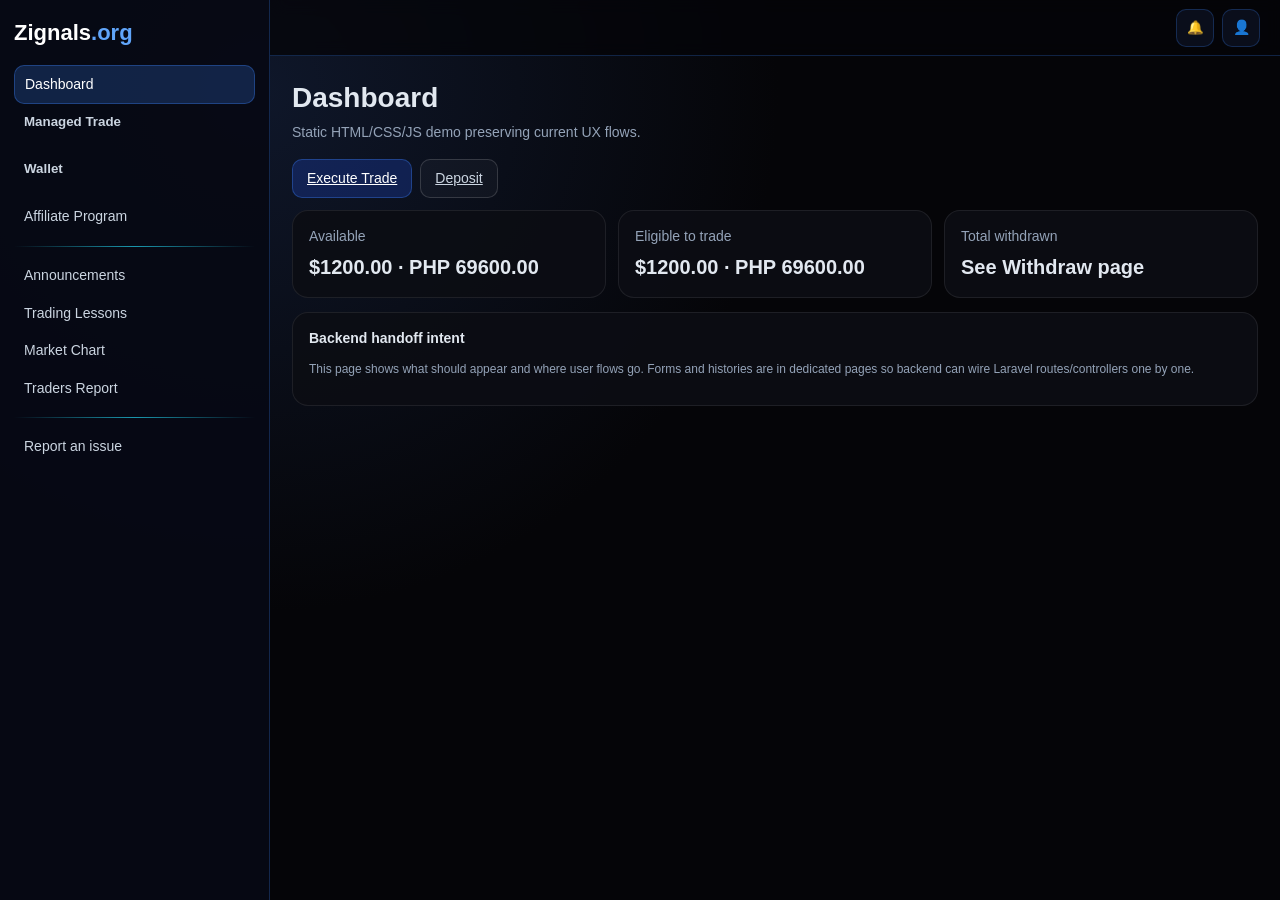
==== index.html @ e6bce0d8 "Add static HTML/CSS/JS prototype for backend handoff" ====
<!doctype html>
<html lang="en">
  <head>
    <meta charset="utf-8" />
    <meta name="viewport" content="width=device-width,initial-scale=1" />
    <title>Zignals Static Demo - Dashboard</title>
    <link rel="stylesheet" href="./assets/styles.css" />
  </head>
  <body>
    <div class="layout">
      <aside class="sidebar">
        <a class="brand" href="./index.html">Zignals<span>.org</span></a>
        <a class="nav-link active" href="./index.html">Dashboard</a>
        <button id="toggle-managed" class="group-title">Managed Trade</button>
        <div id="managed-submenu" class="submenu">
          <div class="submenu-inner">
            <a class="nav-link" href="./managed-trade.html">Trading Program</a>
            <a class="nav-link" href="./managed-trade.html#history">Trading History</a>
          </div>
        </div>
        <button id="toggle-wallet" class="group-title">Wallet</button>
        <div id="wallet-submenu" class="submenu">
          <div class="submenu-inner">
            <a class="nav-link" href="./wallet-deposit.html">Deposit</a>
            <a class="nav-link" href="./wallet-withdraw.html">Withdraw</a>
          </div>
        </div>
        <a class="nav-link" href="#">Affiliate Program</a>
        <div class="divider"></div>
        <a class="nav-link" href="#">Announcements</a>
        <a class="nav-link" href="#">Trading Lessons</a>
        <a class="nav-link" href="#">Market Chart</a>
        <a class="nav-link" href="#">Traders Report</a>
        <div class="divider"></div>
        <a class="nav-link" href="#">Report an issue</a>
      </aside>

      <main class="main">
        <header class="topbar">
          <button class="icon-btn" title="Notifications">🔔</button>
          <a class="icon-btn" href="#" title="Profile">👤</a>
        </header>
        <section class="content">
          <h1 class="h1">Dashboard</h1>
          <p class="sub">Static HTML/CSS/JS demo preserving current UX flows.</p>
          <div class="row" style="margin-bottom: 12px">
            <a class="btn" href="./managed-trade.html">Execute Trade</a>
            <a class="btn secondary" href="./wallet-deposit.html">Deposit</a>
          </div>
          <div class="grid grid-3">
            <div class="card">
              <div class="muted">Available</div>
              <div class="value" data-available>-</div>
            </div>
            <div class="card">
              <div class="muted">Eligible to trade</div>
              <div class="value" data-eligible>-</div>
            </div>
            <div class="card">
              <div class="muted">Total withdrawn</div>
              <div class="value" id="total-withdrawn">See Withdraw page</div>
            </div>
          </div>
          <div class="card">
            <strong>Backend handoff intent</strong>
            <p class="note">
              This page shows what should appear and where user flows go. Forms and histories are in dedicated pages so backend can wire Laravel routes/controllers one by one.
            </p>
          </div>
        </section>
      </main>
    </div>
    <script src="./assets/app.js"></script>
    <script>
      DemoApp.bindSidebar();
      DemoApp.renderCommon();
    </script>
  </body>
  </html>
---- assets/styles.css ----
:root {
  --bg: #050508;
  --panel: #0c0e14;
  --panel-2: #111420;
  --text: #e2e8f0;
  --muted: #94a3b8;
  --line: rgba(59, 130, 246, 0.25);
  --accent: #22d3ee;
  --ok: #34d399;
  --warn: #fbbf24;
}
* { box-sizing: border-box; }
body {
  margin: 0;
  background: radial-gradient(circle at 20% 10%, #0f172a 0%, var(--bg) 40%);
  color: var(--text);
  font: 14px/1.4 Inter, Segoe UI, Arial, sans-serif;
}
.layout { display: flex; min-height: 100vh; }
.sidebar {
  width: 270px;
  border-right: 1px solid var(--line);
  background: rgba(7, 9, 20, .96);
  padding: 18px 14px;
}
.brand { margin-bottom: 16px; font-size: 22px; font-weight: 700; color: #fff; text-decoration: none; display: block; }
.brand span { color: #60a5fa; }
.group-title {
  width: 100%; border: 0; background: transparent; color: #cbd5e1; text-align: left;
  padding: 10px; border-radius: 10px; cursor: pointer; font-weight: 600;
}
.group-title:hover { background: rgba(255,255,255,.05); }
.submenu { margin: 4px 0 8px 14px; display: grid; grid-template-rows: 0fr; transition: grid-template-rows .25s ease; }
.submenu.open { grid-template-rows: 1fr; }
.submenu-inner { overflow: hidden; display: grid; gap: 6px; }
.nav-link {
  display: block; padding: 9px 10px; border-radius: 10px; color: #cbd5e1; text-decoration: none;
}
.nav-link:hover { background: rgba(255,255,255,.05); color: #fff; }
.nav-link.active { background: rgba(59,130,246,.22); color: #fff; border: 1px solid rgba(59,130,246,.35); }
.divider { height: 1px; background: linear-gradient(to right, transparent, rgba(34,211,238,.7), transparent); margin: 10px 0; }

.main { flex: 1; display: flex; flex-direction: column; }
.topbar {
  height: 56px; border-bottom: 1px solid var(--line); display: flex; align-items: center;
  justify-content: flex-end; gap: 8px; padding: 0 20px; background: rgba(5,5,8,.75); backdrop-filter: blur(8px);
}
.icon-btn {
  width: 38px; height: 38px; border-radius: 10px; border: 1px solid var(--line); background: rgba(15,23,42,.6);
  color: #dbeafe; cursor: pointer; display: grid; place-items: center; text-decoration: none;
}
.content { padding: 22px; max-width: 1100px; width: 100%; }
.h1 { font-size: 28px; margin: 0 0 6px; }
.sub { color: var(--muted); margin: 0 0 16px; }
.card {
  background: rgba(12,14,20,.92); border: 1px solid rgba(255,255,255,.08);
  border-radius: 16px; padding: 16px; margin-bottom: 14px;
}
.grid { display: grid; gap: 12px; }
.grid-3 { grid-template-columns: repeat(3, minmax(0,1fr)); }
.grid-2 { grid-template-columns: repeat(2, minmax(0,1fr)); }
.value { font-size: 20px; font-weight: 700; margin-top: 6px; }
.muted { color: var(--muted); }

input, select, textarea {
  width: 100%; background: #0b1220; border: 1px solid rgba(255,255,255,.12); color: #e2e8f0;
  border-radius: 10px; padding: 10px; margin-top: 6px;
}
label { font-size: 12px; color: #94a3b8; display: block; }
.row { display: flex; gap: 8px; flex-wrap: wrap; }
.btn {
  border: 1px solid rgba(59,130,246,.35); background: rgba(30,64,175,.35); color: #fff;
  border-radius: 10px; padding: 9px 14px; cursor: pointer;
}
.btn.secondary { background: rgba(255,255,255,.03); border-color: rgba(255,255,255,.15); color: #cbd5e1; }
.btn.ok { background: rgba(16,185,129,.25); border-color: rgba(16,185,129,.35); }
.pill { font-size: 12px; color: #cbd5e1; background: rgba(255,255,255,.05); padding: 6px 10px; border-radius: 999px; }
.ok { color: var(--ok); } .warn { color: var(--warn); }
.history { width: 100%; border-collapse: collapse; margin-top: 10px; }
.history th, .history td { text-align: left; padding: 8px; border-bottom: 1px solid rgba(255,255,255,.06); }
.note { font-size: 12px; color: #94a3b8; }

@media (max-width: 980px) {
  .layout { display: block; }
  .sidebar { width: 100%; border-right: 0; border-bottom: 1px solid var(--line); }
  .grid-3, .grid-2 { grid-template-columns: 1fr; }
}
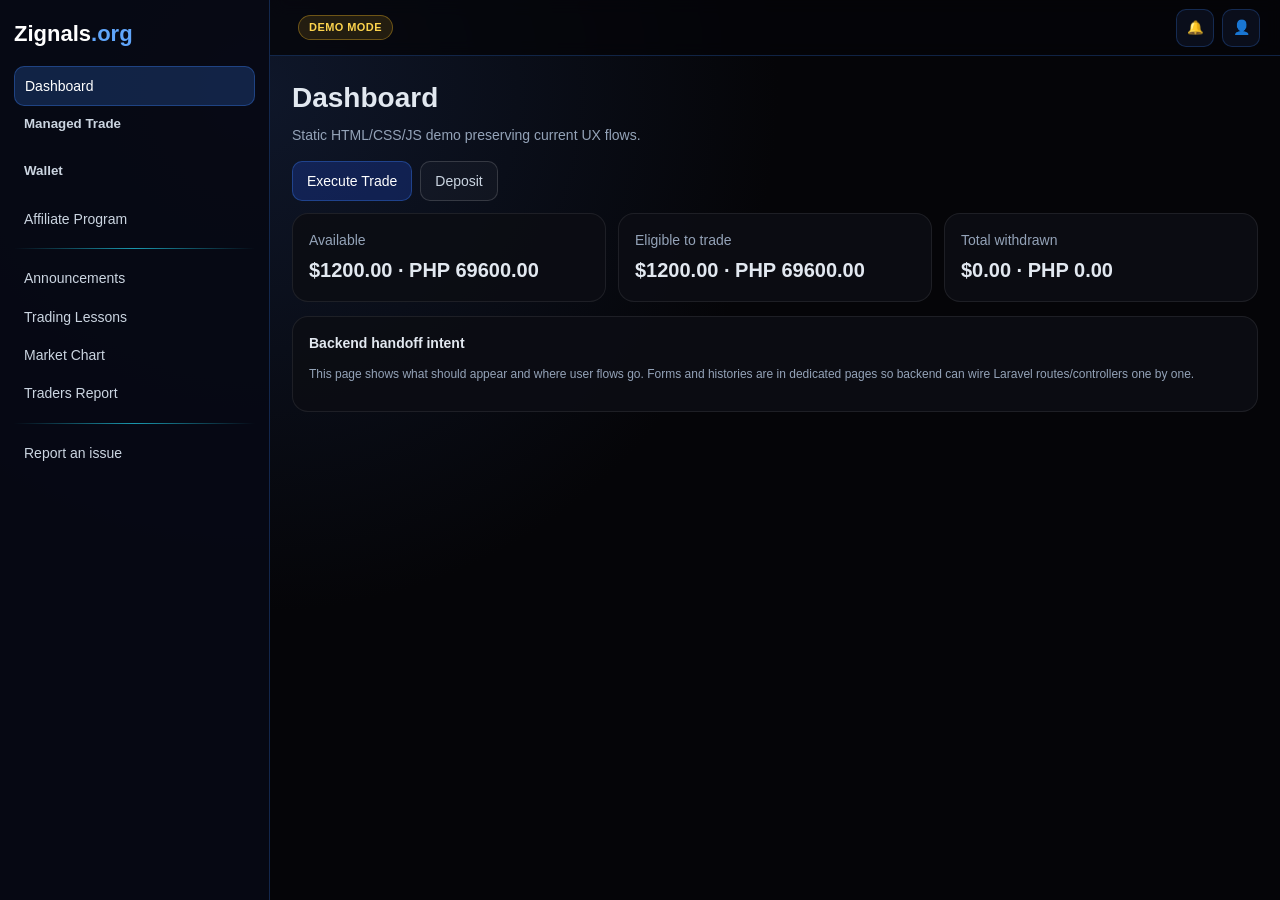
==== commit ff721d65: "Wire pages to init* API, live/demo mode, allocation progress, forms Co-authored-by: Cursor <cursorag" ====
--- a/index.html
+++ b/index.html
@@ -37,6 +37,7 @@
 
       <main class="main">
         <header class="topbar">
+          <span class="badge-live demo" data-api-badge style="margin-right: auto">Connecting…</span>
           <button class="icon-btn" title="Notifications">🔔</button>
           <a class="icon-btn" href="#" title="Profile">👤</a>
         </header>
@@ -58,7 +59,7 @@
             </div>
             <div class="card">
               <div class="muted">Total withdrawn</div>
-              <div class="value" id="total-withdrawn">See Withdraw page</div>
+              <div class="value" data-total-withdrawn>-</div>
             </div>
           </div>
           <div class="card">
@@ -73,7 +74,7 @@
     <script src="./assets/app.js"></script>
     <script>
       DemoApp.bindSidebar();
-      DemoApp.renderCommon();
+      DemoApp.initDashboardPage();
     </script>
   </body>
   </html>
--- a/assets/styles.css
+++ b/assets/styles.css
@@ -1,87 +1,466 @@
 :root {
   --bg: #050508;
   --panel: #0c0e14;
-  --panel-2: #111420;
   --text: #e2e8f0;
   --muted: #94a3b8;
   --line: rgba(59, 130, 246, 0.25);
   --accent: #22d3ee;
   --ok: #34d399;
   --warn: #fbbf24;
-}
-* { box-sizing: border-box; }
+  --danger: #fb7185;
+  --ease-smooth: cubic-bezier(0.4, 0, 0.2, 1);
+}
+* {
+  box-sizing: border-box;
+}
+html {
+  scroll-behavior: smooth;
+}
 body {
   margin: 0;
   background: radial-gradient(circle at 20% 10%, #0f172a 0%, var(--bg) 40%);
   color: var(--text);
-  font: 14px/1.4 Inter, Segoe UI, Arial, sans-serif;
-}
-.layout { display: flex; min-height: 100vh; }
+  font: 14px/1.45 Inter, Segoe UI, Arial, sans-serif;
+}
+.layout {
+  display: flex;
+  min-height: 100vh;
+}
 .sidebar {
   width: 270px;
   border-right: 1px solid var(--line);
-  background: rgba(7, 9, 20, .96);
+  background: rgba(7, 9, 20, 0.96);
   padding: 18px 14px;
 }
-.brand { margin-bottom: 16px; font-size: 22px; font-weight: 700; color: #fff; text-decoration: none; display: block; }
-.brand span { color: #60a5fa; }
+.brand {
+  margin-bottom: 16px;
+  font-size: 22px;
+  font-weight: 700;
+  color: #fff;
+  text-decoration: none;
+  display: block;
+}
+.brand span {
+  color: #60a5fa;
+}
 .group-title {
-  width: 100%; border: 0; background: transparent; color: #cbd5e1; text-align: left;
-  padding: 10px; border-radius: 10px; cursor: pointer; font-weight: 600;
-}
-.group-title:hover { background: rgba(255,255,255,.05); }
-.submenu { margin: 4px 0 8px 14px; display: grid; grid-template-rows: 0fr; transition: grid-template-rows .25s ease; }
-.submenu.open { grid-template-rows: 1fr; }
-.submenu-inner { overflow: hidden; display: grid; gap: 6px; }
+  width: 100%;
+  border: 0;
+  background: transparent;
+  color: #cbd5e1;
+  text-align: left;
+  padding: 10px;
+  border-radius: 10px;
+  cursor: pointer;
+  font-weight: 600;
+  transition: background 0.2s var(--ease-smooth);
+}
+.group-title:hover {
+  background: rgba(255, 255, 255, 0.05);
+}
+.submenu {
+  margin: 4px 0 8px 14px;
+  display: grid;
+  grid-template-rows: 0fr;
+  transition: grid-template-rows 0.35s var(--ease-smooth);
+}
+.submenu.open {
+  grid-template-rows: 1fr;
+}
+.submenu-inner {
+  overflow: hidden;
+  display: grid;
+  gap: 6px;
+}
 .nav-link {
-  display: block; padding: 9px 10px; border-radius: 10px; color: #cbd5e1; text-decoration: none;
-}
-.nav-link:hover { background: rgba(255,255,255,.05); color: #fff; }
-.nav-link.active { background: rgba(59,130,246,.22); color: #fff; border: 1px solid rgba(59,130,246,.35); }
-.divider { height: 1px; background: linear-gradient(to right, transparent, rgba(34,211,238,.7), transparent); margin: 10px 0; }
-
-.main { flex: 1; display: flex; flex-direction: column; }
+  display: block;
+  padding: 9px 10px;
+  border-radius: 10px;
+  color: #cbd5e1;
+  text-decoration: none;
+  transition: background 0.2s var(--ease-smooth), color 0.2s, transform 0.2s;
+}
+.nav-link:hover {
+  background: rgba(255, 255, 255, 0.05);
+  color: #fff;
+}
+.nav-link:active {
+  transform: scale(0.98);
+}
+.nav-link.active {
+  background: rgba(59, 130, 246, 0.22);
+  color: #fff;
+  border: 1px solid rgba(59, 130, 246, 0.35);
+}
+.divider {
+  height: 1px;
+  background: linear-gradient(to right, transparent, rgba(34, 211, 238, 0.7), transparent);
+  margin: 10px 0;
+}
+
+.main {
+  flex: 1;
+  display: flex;
+  flex-direction: column;
+}
 .topbar {
-  height: 56px; border-bottom: 1px solid var(--line); display: flex; align-items: center;
-  justify-content: flex-end; gap: 8px; padding: 0 20px; background: rgba(5,5,8,.75); backdrop-filter: blur(8px);
+  height: 56px;
+  border-bottom: 1px solid var(--line);
+  display: flex;
+  align-items: center;
+  justify-content: flex-end;
+  gap: 8px;
+  padding: 0 20px;
+  background: rgba(5, 5, 8, 0.75);
+  backdrop-filter: blur(8px);
 }
 .icon-btn {
-  width: 38px; height: 38px; border-radius: 10px; border: 1px solid var(--line); background: rgba(15,23,42,.6);
-  color: #dbeafe; cursor: pointer; display: grid; place-items: center; text-decoration: none;
-}
-.content { padding: 22px; max-width: 1100px; width: 100%; }
-.h1 { font-size: 28px; margin: 0 0 6px; }
-.sub { color: var(--muted); margin: 0 0 16px; }
+  width: 38px;
+  height: 38px;
+  border-radius: 10px;
+  border: 1px solid var(--line);
+  background: rgba(15, 23, 42, 0.6);
+  color: #dbeafe;
+  cursor: pointer;
+  display: grid;
+  place-items: center;
+  text-decoration: none;
+  transition: border-color 0.2s, background 0.2s;
+}
+.icon-btn:hover {
+  border-color: rgba(34, 211, 238, 0.4);
+  background: rgba(30, 41, 59, 0.85);
+}
+.content {
+  padding: 22px;
+  max-width: 1100px;
+  width: 100%;
+  animation: pageIn 0.45s var(--ease-smooth);
+}
+@keyframes pageIn {
+  from {
+    opacity: 0;
+    transform: translateY(8px);
+  }
+  to {
+    opacity: 1;
+    transform: translateY(0);
+  }
+}
+.h1 {
+  font-size: 28px;
+  margin: 0 0 6px;
+}
+.sub {
+  color: var(--muted);
+  margin: 0 0 16px;
+}
 .card {
-  background: rgba(12,14,20,.92); border: 1px solid rgba(255,255,255,.08);
-  border-radius: 16px; padding: 16px; margin-bottom: 14px;
-}
-.grid { display: grid; gap: 12px; }
-.grid-3 { grid-template-columns: repeat(3, minmax(0,1fr)); }
-.grid-2 { grid-template-columns: repeat(2, minmax(0,1fr)); }
-.value { font-size: 20px; font-weight: 700; margin-top: 6px; }
-.muted { color: var(--muted); }
-
-input, select, textarea {
-  width: 100%; background: #0b1220; border: 1px solid rgba(255,255,255,.12); color: #e2e8f0;
-  border-radius: 10px; padding: 10px; margin-top: 6px;
-}
-label { font-size: 12px; color: #94a3b8; display: block; }
-.row { display: flex; gap: 8px; flex-wrap: wrap; }
+  background: rgba(12, 14, 20, 0.92);
+  border: 1px solid rgba(255, 255, 255, 0.08);
+  border-radius: 16px;
+  padding: 16px;
+  margin-bottom: 14px;
+  transition: box-shadow 0.35s var(--ease-smooth), border-color 0.35s;
+}
+.card:hover {
+  border-color: rgba(59, 130, 246, 0.2);
+}
+.card.card-flash,
+.alloc-card.card-flash {
+  animation: cardPulse 0.9s var(--ease-smooth);
+}
+@keyframes cardPulse {
+  0%,
+  100% {
+    box-shadow: 0 0 0 0 rgba(34, 211, 238, 0);
+  }
+  35% {
+    box-shadow: 0 0 0 3px rgba(34, 211, 238, 0.35);
+  }
+}
+.grid {
+  display: grid;
+  gap: 12px;
+}
+.grid-3 {
+  grid-template-columns: repeat(3, minmax(0, 1fr));
+}
+.grid-2 {
+  grid-template-columns: repeat(2, minmax(0, 1fr));
+}
+.value {
+  font-size: 20px;
+  font-weight: 700;
+  margin-top: 6px;
+}
+.muted {
+  color: var(--muted);
+}
+.badge-live {
+  font-size: 11px;
+  font-weight: 700;
+  letter-spacing: 0.04em;
+  text-transform: uppercase;
+  padding: 4px 10px;
+  border-radius: 999px;
+  margin-left: 8px;
+}
+.badge-live.live {
+  background: rgba(52, 211, 153, 0.15);
+  color: #6ee7b7;
+  border: 1px solid rgba(52, 211, 153, 0.35);
+}
+.badge-live.demo {
+  background: rgba(251, 191, 36, 0.12);
+  color: #fcd34d;
+  border: 1px solid rgba(251, 191, 36, 0.35);
+}
+
+input,
+select,
+textarea {
+  width: 100%;
+  background: #0b1220;
+  border: 1px solid rgba(255, 255, 255, 0.12);
+  color: #e2e8f0;
+  border-radius: 10px;
+  padding: 10px;
+  margin-top: 6px;
+  transition: border-color 0.2s, box-shadow 0.2s;
+}
+input:focus,
+select:focus,
+textarea:focus {
+  outline: none;
+  border-color: rgba(34, 211, 238, 0.45);
+  box-shadow: 0 0 0 2px rgba(34, 211, 238, 0.12);
+}
+label {
+  font-size: 12px;
+  color: #94a3b8;
+  display: block;
+}
+.row {
+  display: flex;
+  gap: 8px;
+  flex-wrap: wrap;
+  align-items: center;
+}
 .btn {
-  border: 1px solid rgba(59,130,246,.35); background: rgba(30,64,175,.35); color: #fff;
-  border-radius: 10px; padding: 9px 14px; cursor: pointer;
-}
-.btn.secondary { background: rgba(255,255,255,.03); border-color: rgba(255,255,255,.15); color: #cbd5e1; }
-.btn.ok { background: rgba(16,185,129,.25); border-color: rgba(16,185,129,.35); }
-.pill { font-size: 12px; color: #cbd5e1; background: rgba(255,255,255,.05); padding: 6px 10px; border-radius: 999px; }
-.ok { color: var(--ok); } .warn { color: var(--warn); }
-.history { width: 100%; border-collapse: collapse; margin-top: 10px; }
-.history th, .history td { text-align: left; padding: 8px; border-bottom: 1px solid rgba(255,255,255,.06); }
-.note { font-size: 12px; color: #94a3b8; }
+  border: 1px solid rgba(59, 130, 246, 0.35);
+  background: rgba(30, 64, 175, 0.35);
+  color: #fff;
+  border-radius: 10px;
+  padding: 9px 14px;
+  cursor: pointer;
+  text-decoration: none;
+  display: inline-flex;
+  align-items: center;
+  justify-content: center;
+  transition: transform 0.15s, background 0.2s, border-color 0.2s;
+}
+.btn:hover {
+  background: rgba(37, 99, 235, 0.45);
+}
+.btn:active {
+  transform: scale(0.98);
+}
+.btn:disabled {
+  opacity: 0.5;
+  cursor: not-allowed;
+}
+.btn.secondary {
+  background: rgba(255, 255, 255, 0.03);
+  border-color: rgba(255, 255, 255, 0.15);
+  color: #cbd5e1;
+}
+.btn.ok {
+  background: rgba(16, 185, 129, 0.25);
+  border-color: rgba(16, 185, 129, 0.35);
+}
+
+.history {
+  width: 100%;
+  border-collapse: collapse;
+  margin-top: 10px;
+}
+.history th,
+.history td {
+  text-align: left;
+  padding: 8px;
+  border-bottom: 1px solid rgba(255, 255, 255, 0.06);
+}
+.note {
+  font-size: 12px;
+  color: #94a3b8;
+}
+.error-text {
+  color: var(--danger);
+  font-size: 13px;
+  margin-top: 6px;
+}
+
+/* Toast */
+#toast-root {
+  position: fixed;
+  top: 72px;
+  right: 16px;
+  z-index: 9999;
+  display: flex;
+  flex-direction: column;
+  gap: 8px;
+  pointer-events: none;
+}
+.toast {
+  min-width: 240px;
+  max-width: min(92vw, 360px);
+  padding: 12px 14px;
+  border-radius: 12px;
+  background: rgba(12, 14, 20, 0.98);
+  border: 1px solid rgba(34, 211, 238, 0.35);
+  box-shadow: 0 12px 40px rgba(0, 0, 0, 0.45);
+  opacity: 0;
+  transform: translateX(110%);
+  transition:
+    opacity 0.35s var(--ease-smooth),
+    transform 0.35s var(--ease-smooth);
+  pointer-events: auto;
+}
+.toast.show {
+  opacity: 1;
+  transform: translateX(0);
+}
+.toast.ok {
+  border-color: rgba(52, 211, 153, 0.4);
+}
+.toast.err {
+  border-color: rgba(251, 113, 133, 0.5);
+}
+.toast-title {
+  font-weight: 700;
+  font-size: 13px;
+  margin-bottom: 4px;
+}
+.toast-msg {
+  font-size: 12px;
+  color: #cbd5e1;
+  line-height: 1.35;
+}
+
+/* Allocation progress */
+.allocations {
+  display: flex;
+  flex-direction: column;
+  gap: 12px;
+}
+.alloc-card {
+  border: 1px solid rgba(255, 255, 255, 0.1);
+  border-radius: 14px;
+  padding: 14px;
+  background: rgba(0, 0, 0, 0.25);
+  animation: allocIn 0.5s var(--ease-smooth) backwards;
+}
+.alloc-card:nth-child(1) {
+  animation-delay: 0s;
+}
+.alloc-card:nth-child(2) {
+  animation-delay: 0.06s;
+}
+.alloc-card:nth-child(3) {
+  animation-delay: 0.12s;
+}
+@keyframes allocIn {
+  from {
+    opacity: 0;
+    transform: translateY(10px);
+  }
+  to {
+    opacity: 1;
+    transform: translateY(0);
+  }
+}
+.alloc-head {
+  display: flex;
+  flex-wrap: wrap;
+  justify-content: space-between;
+  gap: 8px;
+  margin-bottom: 10px;
+}
+.alloc-principal {
+  font-size: 18px;
+  font-weight: 700;
+}
+.alloc-bar-wrap {
+  height: 8px;
+  border-radius: 999px;
+  background: rgba(255, 255, 255, 0.08);
+  overflow: hidden;
+  margin-bottom: 10px;
+}
+.alloc-bar {
+  height: 100%;
+  border-radius: inherit;
+  background: linear-gradient(90deg, #0ea5e9, #22d3ee);
+  width: 0%;
+  transition: width 0.6s var(--ease-smooth);
+}
+.tick-row {
+  display: flex;
+  flex-wrap: wrap;
+  gap: 4px;
+}
+.tick {
+  width: 22px;
+  height: 22px;
+  border-radius: 6px;
+  background: rgba(255, 255, 255, 0.06);
+  border: 1px solid rgba(255, 255, 255, 0.1);
+  transition:
+    background 0.25s,
+    border-color 0.25s,
+    box-shadow 0.25s,
+    transform 0.2s;
+}
+.tick.done {
+  background: rgba(34, 211, 238, 0.25);
+  border-color: rgba(34, 211, 238, 0.5);
+  box-shadow: 0 0 12px rgba(34, 211, 238, 0.2);
+}
+
+.api-hint {
+  font-size: 11px;
+  color: #64748b;
+  margin-top: 8px;
+}
+.api-hint code {
+  background: rgba(255, 255, 255, 0.06);
+  padding: 2px 6px;
+  border-radius: 4px;
+}
 
 @media (max-width: 980px) {
-  .layout { display: block; }
-  .sidebar { width: 100%; border-right: 0; border-bottom: 1px solid var(--line); }
-  .grid-3, .grid-2 { grid-template-columns: 1fr; }
-}
+  .layout {
+    display: block;
+  }
+  .sidebar {
+    width: 100%;
+    border-right: 0;
+    border-bottom: 1px solid var(--line);
+  }
+  .grid-3,
+  .grid-2 {
+    grid-template-columns: 1fr;
+  }
+  #toast-root {
+    left: 12px;
+    right: 12px;
+  }
+  .toast {
+    transform: translateY(-120%);
+    max-width: none;
+  }
+  .toast.show {
+    transform: translateY(0);
+  }
+}
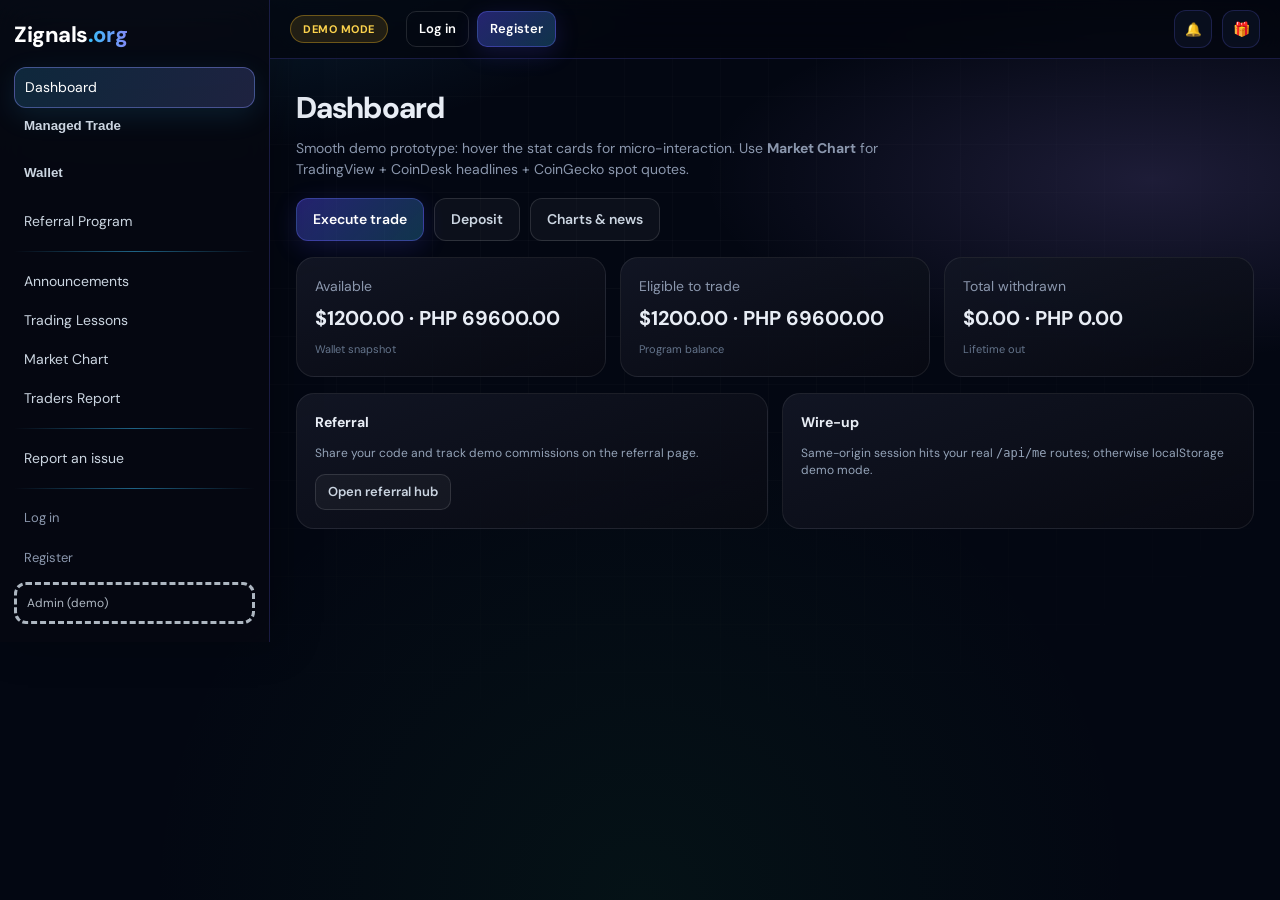
==== commit 3768a04a: "Add auth, referral, admin, market (TradingView + CoinDesk), redesign and mountSidebar Co-authored-by" ====
--- a/index.html
+++ b/index.html
@@ -3,78 +3,67 @@
   <head>
     <meta charset="utf-8" />
     <meta name="viewport" content="width=device-width,initial-scale=1" />
-    <title>Zignals Static Demo - Dashboard</title>
+    <title>Zignals — Dashboard</title>
     <link rel="stylesheet" href="./assets/styles.css" />
+    <link rel="preconnect" href="https://fonts.googleapis.com" />
+    <link rel="preconnect" href="https://fonts.gstatic.com" crossorigin />
+    <link href="https://fonts.googleapis.com/css2?family=DM+Sans:wght@400;600;700;800&display=swap" rel="stylesheet" />
   </head>
   <body>
     <div class="layout">
-      <aside class="sidebar">
-        <a class="brand" href="./index.html">Zignals<span>.org</span></a>
-        <a class="nav-link active" href="./index.html">Dashboard</a>
-        <button id="toggle-managed" class="group-title">Managed Trade</button>
-        <div id="managed-submenu" class="submenu">
-          <div class="submenu-inner">
-            <a class="nav-link" href="./managed-trade.html">Trading Program</a>
-            <a class="nav-link" href="./managed-trade.html#history">Trading History</a>
-          </div>
-        </div>
-        <button id="toggle-wallet" class="group-title">Wallet</button>
-        <div id="wallet-submenu" class="submenu">
-          <div class="submenu-inner">
-            <a class="nav-link" href="./wallet-deposit.html">Deposit</a>
-            <a class="nav-link" href="./wallet-withdraw.html">Withdraw</a>
-          </div>
-        </div>
-        <a class="nav-link" href="#">Affiliate Program</a>
-        <div class="divider"></div>
-        <a class="nav-link" href="#">Announcements</a>
-        <a class="nav-link" href="#">Trading Lessons</a>
-        <a class="nav-link" href="#">Market Chart</a>
-        <a class="nav-link" href="#">Traders Report</a>
-        <div class="divider"></div>
-        <a class="nav-link" href="#">Report an issue</a>
-      </aside>
-
+      <aside id="sidebar-root" class="sidebar"></aside>
       <main class="main">
         <header class="topbar">
-          <span class="badge-live demo" data-api-badge style="margin-right: auto">Connecting…</span>
-          <button class="icon-btn" title="Notifications">🔔</button>
-          <a class="icon-btn" href="#" title="Profile">👤</a>
+          <span class="badge-live demo" data-api-badge style="margin-right: 8px">Connecting…</span>
+          <div data-auth-slot></div>
+          <button type="button" class="icon-btn" title="Notifications">🔔</button>
+          <a class="icon-btn" href="./referral.html" title="Referral">🎁</a>
         </header>
         <section class="content">
           <h1 class="h1">Dashboard</h1>
-          <p class="sub">Static HTML/CSS/JS demo preserving current UX flows.</p>
-          <div class="row" style="margin-bottom: 12px">
-            <a class="btn" href="./managed-trade.html">Execute Trade</a>
+          <p class="sub">
+            Smooth demo prototype: hover the stat cards for micro-interaction. Use <strong>Market Chart</strong> for TradingView + CoinDesk headlines + CoinGecko spot
+            quotes.
+          </p>
+          <div class="row" style="margin-bottom: 16px">
+            <a class="btn" href="./managed-trade.html">Execute trade</a>
             <a class="btn secondary" href="./wallet-deposit.html">Deposit</a>
+            <a class="btn secondary" href="./market-chart.html">Charts &amp; news</a>
           </div>
           <div class="grid grid-3">
-            <div class="card">
+            <div class="card interactive" data-tilt>
               <div class="muted">Available</div>
               <div class="value" data-available>-</div>
+              <div class="api-hint">Wallet snapshot</div>
             </div>
-            <div class="card">
+            <div class="card interactive" data-tilt>
               <div class="muted">Eligible to trade</div>
               <div class="value" data-eligible>-</div>
+              <div class="api-hint">Program balance</div>
             </div>
-            <div class="card">
+            <div class="card interactive" data-tilt>
               <div class="muted">Total withdrawn</div>
               <div class="value" data-total-withdrawn>-</div>
+              <div class="api-hint">Lifetime out</div>
             </div>
           </div>
-          <div class="card">
-            <strong>Backend handoff intent</strong>
-            <p class="note">
-              This page shows what should appear and where user flows go. Forms and histories are in dedicated pages so backend can wire Laravel routes/controllers one by one.
-            </p>
+          <div class="grid grid-2">
+            <div class="card interactive" data-tilt>
+              <strong>Referral</strong>
+              <p class="note">Share your code and track demo commissions on the referral page.</p>
+              <a class="btn secondary btn-sm" href="./referral.html">Open referral hub</a>
+            </div>
+            <div class="card interactive" data-tilt>
+              <strong>Wire-up</strong>
+              <p class="note">Same-origin session hits your real <code>/api/me</code> routes; otherwise localStorage demo mode.</p>
+            </div>
           </div>
         </section>
       </main>
     </div>
     <script src="./assets/app.js"></script>
     <script>
-      DemoApp.bindSidebar();
       DemoApp.initDashboardPage();
     </script>
   </body>
-  </html>
+</html>
--- a/assets/styles.css
+++ b/assets/styles.css
@@ -1,10 +1,11 @@
 :root {
-  --bg: #050508;
-  --panel: #0c0e14;
-  --text: #e2e8f0;
-  --muted: #94a3b8;
-  --line: rgba(59, 130, 246, 0.25);
-  --accent: #22d3ee;
+  --bg: #030712;
+  --panel: rgba(12, 15, 26, 0.78);
+  --text: #e8edf5;
+  --muted: #8b97ad;
+  --line: rgba(99, 102, 241, 0.22);
+  --accent: #38bdf8;
+  --accent2: #a78bfa;
   --ok: #34d399;
   --warn: #fbbf24;
   --danger: #fb7185;
@@ -18,30 +19,84 @@
 }
 body {
   margin: 0;
-  background: radial-gradient(circle at 20% 10%, #0f172a 0%, var(--bg) 40%);
+  background-color: var(--bg);
   color: var(--text);
-  font: 14px/1.45 Inter, Segoe UI, Arial, sans-serif;
-}
+  font: 14px/1.5 "DM Sans", Inter, Segoe UI, Arial, sans-serif;
+  position: relative;
+  min-height: 100vh;
+}
+body::before {
+  content: "";
+  position: fixed;
+  inset: 0;
+  z-index: -2;
+  background:
+    radial-gradient(ellipse 80% 50% at 10% -10%, rgba(56, 189, 248, 0.18), transparent 55%),
+    radial-gradient(ellipse 70% 40% at 90% 20%, rgba(167, 139, 250, 0.16), transparent 50%),
+    radial-gradient(circle at 50% 100%, rgba(34, 197, 94, 0.06), transparent 45%), var(--bg);
+  animation: orbDrift 18s ease-in-out infinite alternate;
+}
+body::after {
+  content: "";
+  position: fixed;
+  inset: 0;
+  z-index: -1;
+  background-image:
+    linear-gradient(rgba(255, 255, 255, 0.035) 1px, transparent 1px),
+    linear-gradient(90deg, rgba(255, 255, 255, 0.03) 1px, transparent 1px);
+  background-size: 48px 48px;
+  mask-image: radial-gradient(ellipse 70% 60% at 50% 30%, black, transparent);
+  opacity: 0.7;
+  pointer-events: none;
+}
+@keyframes orbDrift {
+  0% {
+    filter: hue-rotate(0deg);
+  }
+  100% {
+    filter: hue-rotate(12deg);
+  }
+}
+
 .layout {
   display: flex;
   min-height: 100vh;
 }
 .sidebar {
   width: 270px;
+  flex-shrink: 0;
   border-right: 1px solid var(--line);
-  background: rgba(7, 9, 20, 0.96);
+  background: rgba(6, 8, 18, 0.88);
+  backdrop-filter: blur(16px);
   padding: 18px 14px;
+  align-self: flex-start;
+  position: sticky;
+  top: 0;
+  max-height: 100vh;
+  overflow-x: hidden;
+  overflow-y: auto;
+  overscroll-behavior: contain;
+  box-shadow: 8px 0 40px rgba(0, 0, 0, 0.25);
 }
 .brand {
   margin-bottom: 16px;
   font-size: 22px;
-  font-weight: 700;
+  font-weight: 800;
   color: #fff;
   text-decoration: none;
   display: block;
+  letter-spacing: -0.02em;
+  transition: transform 0.25s var(--ease-smooth), color 0.2s;
+}
+.brand:hover {
+  transform: translateX(2px);
+  color: #fff;
 }
 .brand span {
-  color: #60a5fa;
+  background: linear-gradient(90deg, #38bdf8, #818cf8);
+  -webkit-background-clip: text;
+  background-clip: text;
+  color: transparent;
 }
 .group-title {
   width: 100%;
@@ -50,24 +105,28 @@
   color: #cbd5e1;
   text-align: left;
   padding: 10px;
-  border-radius: 10px;
+  border-radius: 12px;
   cursor: pointer;
   font-weight: 600;
-  transition: background 0.2s var(--ease-smooth);
+  transition: background 0.22s var(--ease-smooth), transform 0.15s;
 }
 .group-title:hover {
-  background: rgba(255, 255, 255, 0.05);
+  background: rgba(255, 255, 255, 0.06);
+}
+.group-title:active {
+  transform: scale(0.99);
 }
 .submenu {
   margin: 4px 0 8px 14px;
   display: grid;
   grid-template-rows: 0fr;
-  transition: grid-template-rows 0.35s var(--ease-smooth);
+  transition: grid-template-rows 0.38s var(--ease-smooth);
 }
 .submenu.open {
   grid-template-rows: 1fr;
 }
 .submenu-inner {
+  min-height: 0;
   overflow: hidden;
   display: grid;
   gap: 6px;
@@ -75,26 +134,47 @@
 .nav-link {
   display: block;
   padding: 9px 10px;
-  border-radius: 10px;
+  border-radius: 12px;
   color: #cbd5e1;
   text-decoration: none;
-  transition: background 0.2s var(--ease-smooth), color 0.2s, transform 0.2s;
+  transition:
+    background 0.22s var(--ease-smooth),
+    color 0.2s,
+    transform 0.18s,
+    box-shadow 0.25s;
 }
 .nav-link:hover {
-  background: rgba(255, 255, 255, 0.05);
+  background: rgba(255, 255, 255, 0.07);
   color: #fff;
+  transform: translateX(3px);
 }
 .nav-link:active {
   transform: scale(0.98);
 }
 .nav-link.active {
-  background: rgba(59, 130, 246, 0.22);
+  background: linear-gradient(120deg, rgba(56, 189, 248, 0.18), rgba(129, 140, 248, 0.2));
   color: #fff;
-  border: 1px solid rgba(59, 130, 246, 0.35);
+  border: 1px solid rgba(129, 140, 248, 0.45);
+  box-shadow: 0 8px 28px rgba(56, 189, 248, 0.12);
+}
+.nav-link.subtle {
+  font-size: 13px;
+  color: var(--muted);
+}
+.nav-admin {
+  font-size: 12px !important;
+  margin-top: 4px;
+  opacity: 0.85;
+  border-style: dashed;
+}
+.sidebar-auth {
+  display: flex;
+  flex-direction: column;
+  gap: 2px;
 }
 .divider {
   height: 1px;
-  background: linear-gradient(to right, transparent, rgba(34, 211, 238, 0.7), transparent);
+  background: linear-gradient(to right, transparent, rgba(56, 189, 248, 0.5), transparent);
   margin: 10px 0;
 }
 
@@ -102,45 +182,68 @@
   flex: 1;
   display: flex;
   flex-direction: column;
+  min-width: 0;
 }
 .topbar {
-  height: 56px;
+  min-height: 56px;
   border-bottom: 1px solid var(--line);
   display: flex;
   align-items: center;
   justify-content: flex-end;
+  gap: 10px;
+  flex-wrap: wrap;
+  padding: 10px 20px;
+  background: rgba(4, 6, 14, 0.72);
+  backdrop-filter: blur(14px);
+}
+.topbar-user {
+  font-size: 13px;
+  color: var(--muted);
+  margin-right: auto;
+}
+[data-auth-slot] {
+  display: flex;
+  align-items: center;
   gap: 8px;
-  padding: 0 20px;
-  background: rgba(5, 5, 8, 0.75);
-  backdrop-filter: blur(8px);
+  flex-wrap: wrap;
+  margin-right: auto;
 }
 .icon-btn {
   width: 38px;
   height: 38px;
-  border-radius: 10px;
+  border-radius: 12px;
   border: 1px solid var(--line);
-  background: rgba(15, 23, 42, 0.6);
+  background: rgba(15, 23, 42, 0.55);
   color: #dbeafe;
   cursor: pointer;
   display: grid;
   place-items: center;
   text-decoration: none;
-  transition: border-color 0.2s, background 0.2s;
+  transition:
+    border-color 0.2s,
+    background 0.2s,
+    transform 0.15s,
+    box-shadow 0.25s;
 }
 .icon-btn:hover {
-  border-color: rgba(34, 211, 238, 0.4);
+  border-color: rgba(56, 189, 248, 0.45);
   background: rgba(30, 41, 59, 0.85);
+  box-shadow: 0 0 20px rgba(56, 189, 248, 0.15);
 }
 .content {
-  padding: 22px;
+  padding: 26px;
   max-width: 1100px;
   width: 100%;
-  animation: pageIn 0.45s var(--ease-smooth);
+  margin: 0 auto;
+  animation: pageIn 0.5s var(--ease-smooth);
+}
+.content-wide {
+  max-width: 1400px;
 }
 @keyframes pageIn {
   from {
     opacity: 0;
-    transform: translateY(8px);
+    transform: translateY(12px);
   }
   to {
     opacity: 1;
@@ -148,23 +251,39 @@
   }
 }
 .h1 {
-  font-size: 28px;
-  margin: 0 0 6px;
+  font-size: 30px;
+  margin: 0 0 8px;
+  font-weight: 800;
+  letter-spacing: -0.03em;
 }
 .sub {
   color: var(--muted);
-  margin: 0 0 16px;
-}
-.card {
-  background: rgba(12, 14, 20, 0.92);
+  margin: 0 0 18px;
+  max-width: 62ch;
+}
+
+.card,
+.interactive-card {
+  background: linear-gradient(160deg, rgba(18, 22, 36, 0.95), rgba(8, 10, 18, 0.88));
   border: 1px solid rgba(255, 255, 255, 0.08);
-  border-radius: 16px;
-  padding: 16px;
-  margin-bottom: 14px;
-  transition: box-shadow 0.35s var(--ease-smooth), border-color 0.35s;
-}
-.card:hover {
-  border-color: rgba(59, 130, 246, 0.2);
+  border-radius: 18px;
+  padding: 18px;
+  margin-bottom: 16px;
+  transition:
+    box-shadow 0.4s var(--ease-smooth),
+    border-color 0.35s,
+    transform 0.18s var(--ease-smooth);
+  will-change: transform;
+}
+.card:hover,
+.interactive-card:hover {
+  border-color: rgba(56, 189, 248, 0.25);
+  box-shadow: 0 16px 48px rgba(0, 0, 0, 0.35), 0 0 0 1px rgba(129, 140, 248, 0.08);
+}
+.card.interactive,
+.interactive-card[data-tilt],
+[data-tilt] {
+  transform-style: preserve-3d;
 }
 .card.card-flash,
 .alloc-card.card-flash {
@@ -173,21 +292,40 @@
 @keyframes cardPulse {
   0%,
   100% {
-    box-shadow: 0 0 0 0 rgba(34, 211, 238, 0);
-  }
-  35% {
-    box-shadow: 0 0 0 3px rgba(34, 211, 238, 0.35);
-  }
-}
+    box-shadow: 0 0 0 0 rgba(56, 189, 248, 0);
+  }
+  40% {
+    box-shadow: 0 0 0 4px rgba(56, 189, 248, 0.28);
+  }
+}
+
+.stat-chip {
+  text-align: left;
+}
+.price-24h {
+  font-size: 13px;
+  font-weight: 600;
+  margin-top: 6px;
+}
+.price-24h.up {
+  color: var(--ok);
+}
+.price-24h.down {
+  color: var(--danger);
+}
+
 .grid {
   display: grid;
-  gap: 12px;
+  gap: 14px;
 }
 .grid-3 {
   grid-template-columns: repeat(3, minmax(0, 1fr));
 }
 .grid-2 {
   grid-template-columns: repeat(2, minmax(0, 1fr));
+}
+.grid-4 {
+  grid-template-columns: repeat(4, minmax(0, 1fr));
 }
 .value {
   font-size: 20px;
@@ -200,11 +338,10 @@
 .badge-live {
   font-size: 11px;
   font-weight: 700;
-  letter-spacing: 0.04em;
+  letter-spacing: 0.05em;
   text-transform: uppercase;
-  padding: 4px 10px;
+  padding: 5px 12px;
   border-radius: 999px;
-  margin-left: 8px;
 }
 .badge-live.live {
   background: rgba(52, 211, 153, 0.15);
@@ -221,20 +358,22 @@
 select,
 textarea {
   width: 100%;
-  background: #0b1220;
-  border: 1px solid rgba(255, 255, 255, 0.12);
-  color: #e2e8f0;
-  border-radius: 10px;
-  padding: 10px;
+  background: rgba(8, 12, 24, 0.9);
+  border: 1px solid rgba(255, 255, 255, 0.1);
+  color: #e8edf5;
+  border-radius: 12px;
+  padding: 11px 12px;
   margin-top: 6px;
-  transition: border-color 0.2s, box-shadow 0.2s;
+  transition:
+    border-color 0.2s,
+    box-shadow 0.25s;
 }
 input:focus,
 select:focus,
 textarea:focus {
   outline: none;
-  border-color: rgba(34, 211, 238, 0.45);
-  box-shadow: 0 0 0 2px rgba(34, 211, 238, 0.12);
+  border-color: rgba(56, 189, 248, 0.55);
+  box-shadow: 0 0 0 3px rgba(56, 189, 248, 0.12);
 }
 label {
   font-size: 12px;
@@ -243,25 +382,31 @@
 }
 .row {
   display: flex;
-  gap: 8px;
+  gap: 10px;
   flex-wrap: wrap;
   align-items: center;
 }
 .btn {
-  border: 1px solid rgba(59, 130, 246, 0.35);
-  background: rgba(30, 64, 175, 0.35);
+  border: 1px solid rgba(99, 102, 241, 0.4);
+  background: linear-gradient(135deg, rgba(79, 70, 229, 0.45), rgba(56, 189, 248, 0.25));
   color: #fff;
-  border-radius: 10px;
-  padding: 9px 14px;
+  border-radius: 12px;
+  padding: 10px 16px;
   cursor: pointer;
   text-decoration: none;
   display: inline-flex;
   align-items: center;
   justify-content: center;
-  transition: transform 0.15s, background 0.2s, border-color 0.2s;
+  font-weight: 600;
+  transition:
+    transform 0.15s,
+    box-shadow 0.25s,
+    filter 0.2s;
+  box-shadow: 0 6px 24px rgba(79, 70, 229, 0.2);
 }
 .btn:hover {
-  background: rgba(37, 99, 235, 0.45);
+  filter: brightness(1.08);
+  box-shadow: 0 10px 32px rgba(56, 189, 248, 0.18);
 }
 .btn:active {
   transform: scale(0.98);
@@ -271,13 +416,25 @@
   cursor: not-allowed;
 }
 .btn.secondary {
-  background: rgba(255, 255, 255, 0.03);
-  border-color: rgba(255, 255, 255, 0.15);
+  background: rgba(255, 255, 255, 0.04);
+  border-color: rgba(255, 255, 255, 0.12);
   color: #cbd5e1;
+  box-shadow: none;
 }
 .btn.ok {
-  background: rgba(16, 185, 129, 0.25);
-  border-color: rgba(16, 185, 129, 0.35);
+  background: linear-gradient(135deg, rgba(16, 185, 129, 0.35), rgba(16, 185, 129, 0.15));
+  border-color: rgba(16, 185, 129, 0.45);
+  box-shadow: 0 6px 24px rgba(16, 185, 129, 0.15);
+}
+.btn-sm {
+  padding: 7px 12px;
+  font-size: 13px;
+  border-radius: 10px;
+}
+.btn-ghost {
+  background: transparent;
+  border-color: rgba(255, 255, 255, 0.12);
+  box-shadow: none;
 }
 
 .history {
@@ -288,12 +445,13 @@
 .history th,
 .history td {
   text-align: left;
-  padding: 8px;
+  padding: 10px;
   border-bottom: 1px solid rgba(255, 255, 255, 0.06);
 }
 .note {
   font-size: 12px;
   color: #94a3b8;
+  line-height: 1.45;
 }
 .error-text {
   color: var(--danger);
@@ -301,7 +459,180 @@
   margin-top: 6px;
 }
 
-/* Toast */
+.auth-page {
+  min-height: 100vh;
+  display: flex;
+  flex-direction: column;
+  align-items: center;
+  justify-content: flex-start;
+  padding: 32px 20px;
+}
+.auth-top {
+  width: 100%;
+  max-width: 420px;
+  display: flex;
+  align-items: center;
+  justify-content: space-between;
+  margin-bottom: 28px;
+}
+.auth-panel {
+  width: 100%;
+  max-width: 420px;
+  padding: 28px;
+  border-radius: 22px;
+  border: 1px solid rgba(255, 255, 255, 0.1);
+  background: linear-gradient(165deg, rgba(22, 26, 44, 0.95), rgba(8, 10, 20, 0.92));
+  box-shadow: 0 28px 80px rgba(0, 0, 0, 0.55);
+  animation: pageIn 0.55s var(--ease-smooth);
+}
+
+.tradingview-frame-wrap {
+  border-radius: 16px;
+  overflow: hidden;
+  border: 1px solid rgba(255, 255, 255, 0.1);
+  background: rgba(0, 0, 0, 0.35);
+  margin-bottom: 16px;
+  min-height: 520px;
+}
+.tradingview-frame-wrap iframe {
+  display: block;
+  width: 100%;
+  height: 500px;
+  border: 0;
+}
+.tickertape-wrap {
+  border-radius: 14px;
+  overflow: hidden;
+  margin-bottom: 18px;
+  border: 1px solid rgba(255, 255, 255, 0.08);
+}
+
+.news-row {
+  display: flex;
+  flex-direction: column;
+  gap: 4px;
+  padding: 12px 14px;
+  border-radius: 14px;
+  border: 1px solid transparent;
+  text-decoration: none;
+  color: inherit;
+  margin-bottom: 8px;
+  background: rgba(255, 255, 255, 0.03);
+  transition:
+    border-color 0.25s,
+    background 0.25s,
+    transform 0.18s;
+}
+.news-row:hover {
+  border-color: rgba(56, 189, 248, 0.25);
+  background: rgba(56, 189, 248, 0.06);
+  transform: translateX(4px);
+}
+.news-title {
+  font-weight: 600;
+  font-size: 14px;
+}
+.news-meta {
+  font-size: 11px;
+  color: var(--muted);
+}
+
+details.announce-card {
+  border-radius: 16px;
+  border: 1px solid rgba(255, 255, 255, 0.08);
+  background: rgba(255, 255, 255, 0.03);
+  margin-bottom: 10px;
+  overflow: hidden;
+  transition: box-shadow 0.3s;
+}
+details.announce-card[open] {
+  box-shadow: 0 12px 36px rgba(0, 0, 0, 0.3);
+}
+details.announce-card summary {
+  padding: 14px 16px;
+  cursor: pointer;
+  font-weight: 650;
+  list-style: none;
+}
+details.announce-card summary::-webkit-details-marker {
+  display: none;
+}
+details.announce-card summary::after {
+  content: "+";
+  float: right;
+  color: var(--accent);
+  font-weight: 800;
+}
+details.announce-card[open] summary::after {
+  content: "−";
+}
+details.announce-card .announce-body {
+  padding: 0 16px 16px;
+  color: var(--muted);
+  font-size: 13px;
+  line-height: 1.5;
+}
+
+.lesson-item {
+  border-radius: 16px;
+  border: 1px solid rgba(255, 255, 255, 0.08);
+  margin-bottom: 10px;
+  overflow: hidden;
+  transition: border-color 0.25s;
+}
+.lesson-item.open {
+  border-color: rgba(129, 140, 248, 0.35);
+}
+.lesson-head {
+  padding: 14px 16px;
+  cursor: pointer;
+  font-weight: 650;
+  display: flex;
+  justify-content: space-between;
+  align-items: center;
+  gap: 8px;
+  background: rgba(255, 255, 255, 0.02);
+  transition: background 0.2s;
+}
+.lesson-head:hover {
+  background: rgba(255, 255, 255, 0.05);
+}
+.lesson-chevr {
+  color: var(--accent);
+  transition: transform 0.3s var(--ease-smooth);
+}
+.lesson-item.open .lesson-chevr {
+  transform: rotate(90deg);
+}
+.lesson-body {
+  display: grid;
+  grid-template-rows: 0fr;
+  transition: grid-template-rows 0.35s var(--ease-smooth);
+}
+.lesson-item.open .lesson-body {
+  grid-template-rows: 1fr;
+}
+.lesson-body-inner {
+  min-height: 0;
+  overflow: hidden;
+  padding: 0 16px 16px;
+  color: var(--muted);
+  font-size: 13px;
+  line-height: 1.55;
+}
+
+.ref-hero .ref-code-display {
+  font-family: ui-monospace, monospace;
+  font-size: 20px;
+  font-weight: 700;
+  letter-spacing: 0.08em;
+  color: var(--accent);
+  padding: 12px;
+  border-radius: 14px;
+  background: rgba(0, 0, 0, 0.35);
+  border: 1px dashed rgba(56, 189, 248, 0.35);
+}
+
 #toast-root {
   position: fixed;
   top: 72px;
@@ -314,12 +645,12 @@
 }
 .toast {
   min-width: 240px;
-  max-width: min(92vw, 360px);
-  padding: 12px 14px;
-  border-radius: 12px;
-  background: rgba(12, 14, 20, 0.98);
-  border: 1px solid rgba(34, 211, 238, 0.35);
-  box-shadow: 0 12px 40px rgba(0, 0, 0, 0.45);
+  max-width: min(92vw, 380px);
+  padding: 12px 16px;
+  border-radius: 14px;
+  background: rgba(12, 15, 28, 0.98);
+  border: 1px solid rgba(56, 189, 248, 0.4);
+  box-shadow: 0 14px 48px rgba(0, 0, 0, 0.5);
   opacity: 0;
   transform: translateX(110%);
   transition:
@@ -332,10 +663,10 @@
   transform: translateX(0);
 }
 .toast.ok {
-  border-color: rgba(52, 211, 153, 0.4);
+  border-color: rgba(52, 211, 153, 0.45);
 }
 .toast.err {
-  border-color: rgba(251, 113, 133, 0.5);
+  border-color: rgba(251, 113, 133, 0.55);
 }
 .toast-title {
   font-weight: 700;
@@ -348,32 +679,38 @@
   line-height: 1.35;
 }
 
-/* Allocation progress */
 .allocations {
   display: flex;
   flex-direction: column;
-  gap: 12px;
+  gap: 14px;
 }
 .alloc-card {
   border: 1px solid rgba(255, 255, 255, 0.1);
-  border-radius: 14px;
-  padding: 14px;
-  background: rgba(0, 0, 0, 0.25);
-  animation: allocIn 0.5s var(--ease-smooth) backwards;
+  border-radius: 18px;
+  padding: 16px;
+  background: rgba(0, 0, 0, 0.22);
+  animation: allocIn 0.55s var(--ease-smooth) backwards;
+  transition:
+    border-color 0.3s,
+    box-shadow 0.3s;
+}
+.alloc-card:hover {
+  border-color: rgba(56, 189, 248, 0.2);
+  box-shadow: 0 12px 40px rgba(0, 0, 0, 0.35);
 }
 .alloc-card:nth-child(1) {
   animation-delay: 0s;
 }
 .alloc-card:nth-child(2) {
-  animation-delay: 0.06s;
+  animation-delay: 0.07s;
 }
 .alloc-card:nth-child(3) {
-  animation-delay: 0.12s;
+  animation-delay: 0.14s;
 }
 @keyframes allocIn {
   from {
     opacity: 0;
-    transform: translateY(10px);
+    transform: translateY(14px);
   }
   to {
     opacity: 1;
@@ -392,7 +729,7 @@
   font-weight: 700;
 }
 .alloc-bar-wrap {
-  height: 8px;
+  height: 9px;
   border-radius: 999px;
   background: rgba(255, 255, 255, 0.08);
   overflow: hidden;
@@ -401,19 +738,19 @@
 .alloc-bar {
   height: 100%;
   border-radius: inherit;
-  background: linear-gradient(90deg, #0ea5e9, #22d3ee);
+  background: linear-gradient(90deg, #6366f1, #22d3ee);
   width: 0%;
-  transition: width 0.6s var(--ease-smooth);
+  transition: width 0.65s var(--ease-smooth);
 }
 .tick-row {
   display: flex;
   flex-wrap: wrap;
-  gap: 4px;
+  gap: 5px;
 }
 .tick {
-  width: 22px;
-  height: 22px;
-  border-radius: 6px;
+  width: 23px;
+  height: 23px;
+  border-radius: 7px;
   background: rgba(255, 255, 255, 0.06);
   border: 1px solid rgba(255, 255, 255, 0.1);
   transition:
@@ -422,10 +759,13 @@
     box-shadow 0.25s,
     transform 0.2s;
 }
+.tick:hover {
+  transform: scale(1.08);
+}
 .tick.done {
-  background: rgba(34, 211, 238, 0.25);
-  border-color: rgba(34, 211, 238, 0.5);
-  box-shadow: 0 0 12px rgba(34, 211, 238, 0.2);
+  background: rgba(56, 189, 248, 0.22);
+  border-color: rgba(56, 189, 248, 0.5);
+  box-shadow: 0 0 14px rgba(56, 189, 248, 0.18);
 }
 
 .api-hint {
@@ -439,6 +779,20 @@
   border-radius: 4px;
 }
 
+.pill {
+  display: inline-flex;
+  align-items: center;
+  padding: 4px 10px;
+  border-radius: 999px;
+  font-size: 11px;
+  font-weight: 700;
+}
+.ok-pill {
+  background: rgba(52, 211, 153, 0.15);
+  color: #6ee7b7;
+  border: 1px solid rgba(52, 211, 153, 0.35);
+}
+
 @media (max-width: 980px) {
   .layout {
     display: block;
@@ -447,9 +801,12 @@
     width: 100%;
     border-right: 0;
     border-bottom: 1px solid var(--line);
+    max-height: none;
+    position: relative;
   }
   .grid-3,
-  .grid-2 {
+  .grid-2,
+  .grid-4 {
     grid-template-columns: 1fr;
   }
   #toast-root {
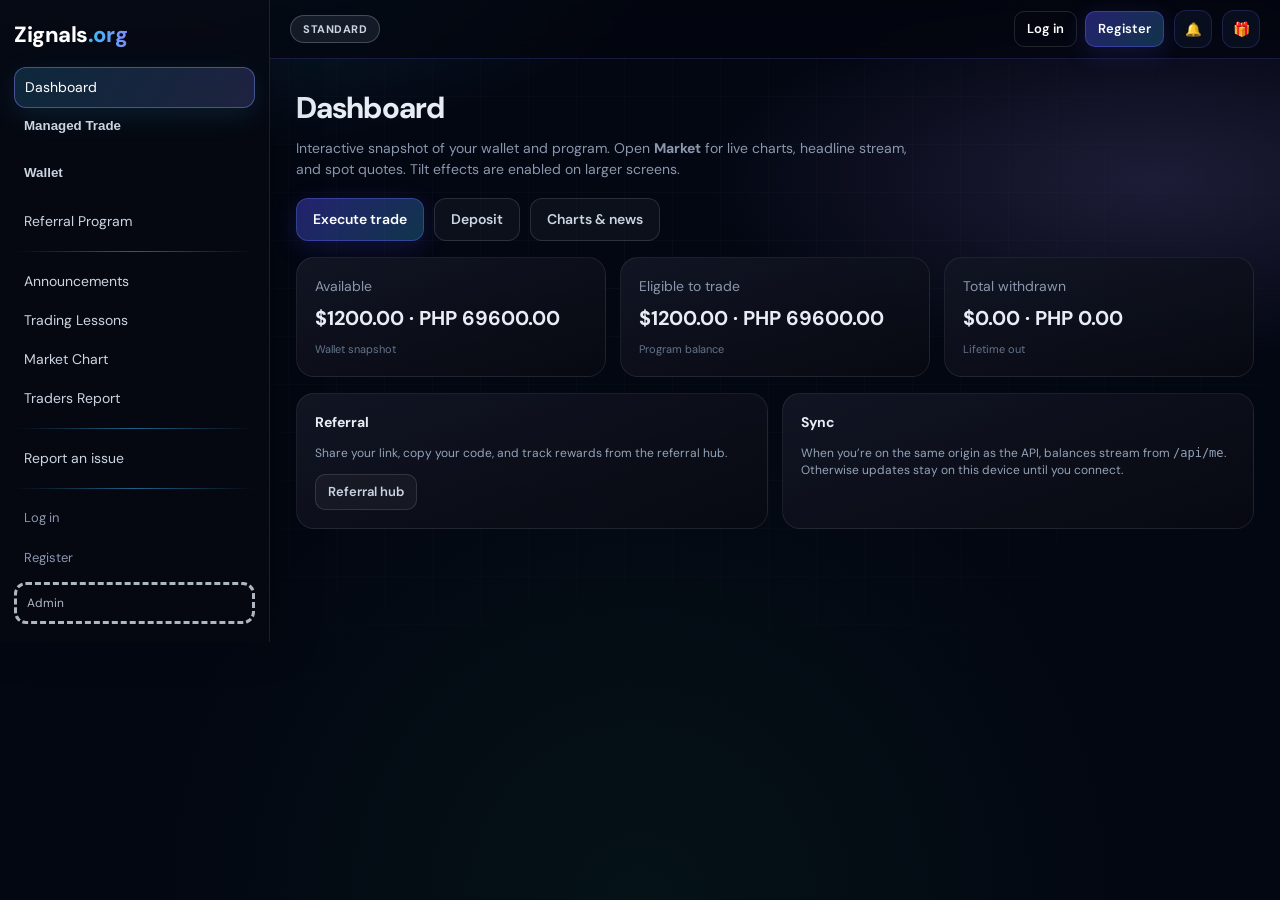
==== commit 9c03a520: "TradingView script ticker, mobile nav, production UX, dashboard logout, storage migrate Co-authored-" ====
--- a/index.html
+++ b/index.html
@@ -14,16 +14,20 @@
       <aside id="sidebar-root" class="sidebar"></aside>
       <main class="main">
         <header class="topbar">
-          <span class="badge-live demo" data-api-badge style="margin-right: 8px">Connecting…</span>
+          <span class="badge-live standard" data-api-badge>Connecting…</span>
+          <div class="topbar-fill" aria-hidden="true"></div>
           <div data-auth-slot></div>
+          <div class="dashboard-logout-row" id="dashboard-logout-row" style="display: none">
+            <button type="button" class="btn secondary btn-sm" id="dashboard-logout">Log out</button>
+          </div>
           <button type="button" class="icon-btn" title="Notifications">🔔</button>
           <a class="icon-btn" href="./referral.html" title="Referral">🎁</a>
         </header>
         <section class="content">
           <h1 class="h1">Dashboard</h1>
           <p class="sub">
-            Smooth demo prototype: hover the stat cards for micro-interaction. Use <strong>Market Chart</strong> for TradingView + CoinDesk headlines + CoinGecko spot
-            quotes.
+            Interactive snapshot of your wallet and program. Open <strong>Market</strong> for live charts, headline stream, and spot quotes. Tilt effects are enabled on
+            larger screens.
           </p>
           <div class="row" style="margin-bottom: 16px">
             <a class="btn" href="./managed-trade.html">Execute trade</a>
@@ -50,12 +54,12 @@
           <div class="grid grid-2">
             <div class="card interactive" data-tilt>
               <strong>Referral</strong>
-              <p class="note">Share your code and track demo commissions on the referral page.</p>
-              <a class="btn secondary btn-sm" href="./referral.html">Open referral hub</a>
+              <p class="note">Share your link, copy your code, and track rewards from the referral hub.</p>
+              <a class="btn secondary btn-sm" href="./referral.html">Referral hub</a>
             </div>
             <div class="card interactive" data-tilt>
-              <strong>Wire-up</strong>
-              <p class="note">Same-origin session hits your real <code>/api/me</code> routes; otherwise localStorage demo mode.</p>
+              <strong>Sync</strong>
+              <p class="note">When you’re on the same origin as the API, balances stream from <code>/api/me</code>. Otherwise updates stay on this device until you connect.</p>
             </div>
           </div>
         </section>
--- a/assets/styles.css
+++ b/assets/styles.css
@@ -201,12 +201,21 @@
   color: var(--muted);
   margin-right: auto;
 }
+.dashboard-logout-row {
+  display: none;
+  align-items: center;
+  gap: 8px;
+  margin-right: 4px;
+}
+.topbar-fill {
+  flex: 1;
+  min-width: 12px;
+}
 [data-auth-slot] {
   display: flex;
   align-items: center;
   gap: 8px;
   flex-wrap: wrap;
-  margin-right: auto;
 }
 .icon-btn {
   width: 38px;
@@ -348,10 +357,57 @@
   color: #6ee7b7;
   border: 1px solid rgba(52, 211, 153, 0.35);
 }
-.badge-live.demo {
-  background: rgba(251, 191, 36, 0.12);
-  color: #fcd34d;
-  border: 1px solid rgba(251, 191, 36, 0.35);
+.badge-live.standard {
+  background: rgba(148, 163, 184, 0.12);
+  color: #cbd5e1;
+  border: 1px solid rgba(148, 163, 184, 0.35);
+}
+
+.mobile-nav-toggle {
+  display: none;
+  align-items: center;
+  justify-content: center;
+  width: 42px;
+  height: 42px;
+  margin-right: 6px;
+  border-radius: 12px;
+  border: 1px solid var(--line);
+  background: rgba(15, 23, 42, 0.55);
+  color: #dbeafe;
+  font-size: 20px;
+  line-height: 1;
+  cursor: pointer;
+  flex-shrink: 0;
+}
+
+.nav-backdrop {
+  display: none;
+  position: fixed;
+  inset: 0;
+  background: rgba(3, 4, 8, 0.65);
+  z-index: 150;
+  backdrop-filter: blur(4px);
+}
+.nav-backdrop.show {
+  display: block;
+}
+
+.table-scroll {
+  width: 100%;
+  overflow-x: auto;
+  -webkit-overflow-scrolling: touch;
+  margin-top: 6px;
+}
+.table-scroll .history {
+  min-width: 520px;
+}
+
+.tradingview-widget-container.ticker-script-host {
+  height: auto;
+  min-height: 46px;
+}
+.tickertape-wrap .tradingview-widget-container__widget {
+  min-height: 46px;
 }
 
 input,
@@ -820,4 +876,22 @@
   .toast.show {
     transform: translateY(0);
   }
-}
+  .tradingview-frame-wrap iframe {
+    height: min(420px, 58vh);
+  }
+  .tradingview-frame-wrap {
+    min-height: 360px;
+  }
+}
+
+@media (pointer: coarse) {
+  .icon-btn,
+  .mobile-nav-toggle,
+  .btn {
+    min-height: 44px;
+  }
+  .mobile-nav-toggle {
+    width: 44px;
+    height: 44px;
+  }
+}
